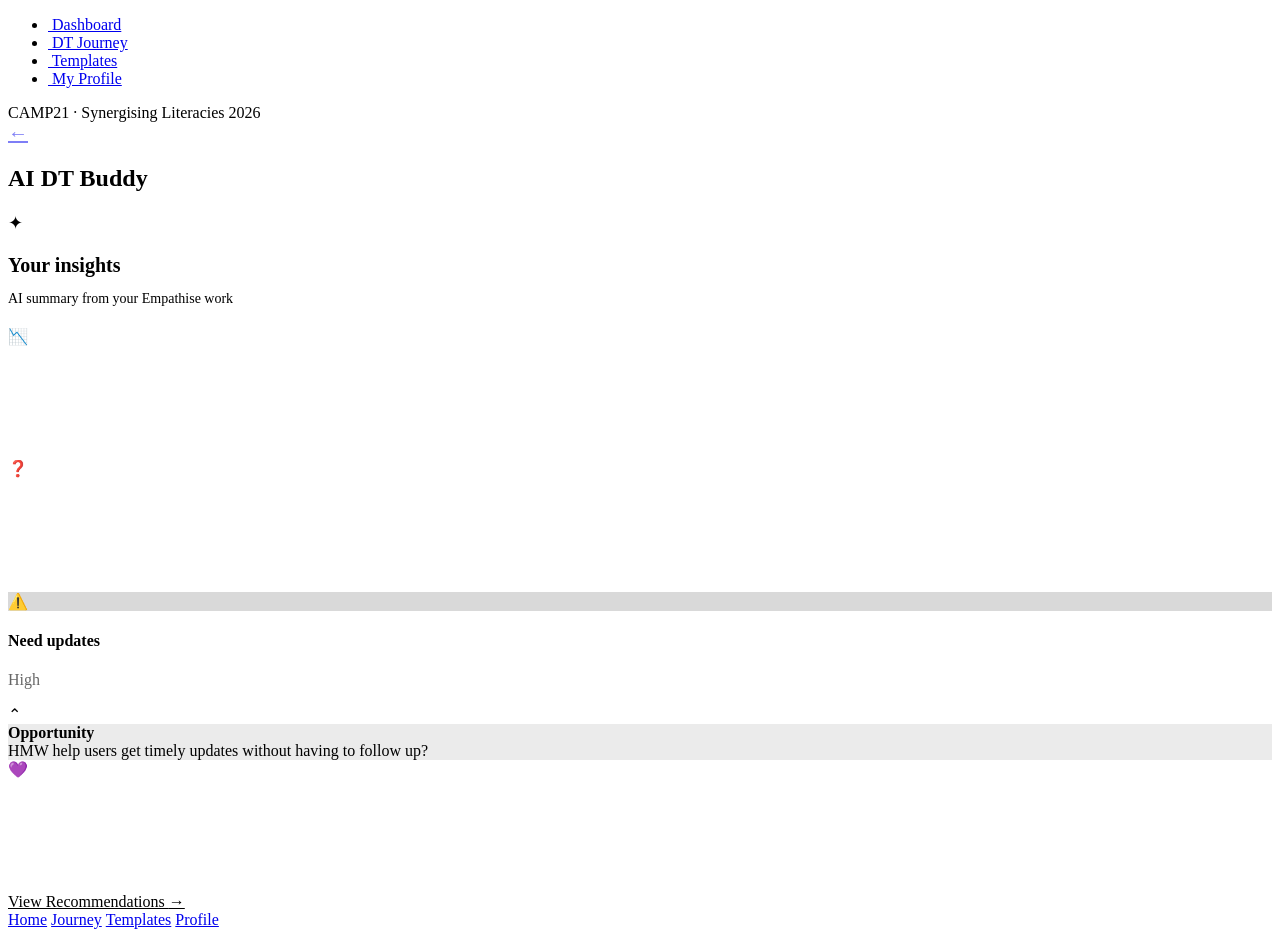
==== ai-buddy.html @ 0058563d "Add files via upload" ====
<!DOCTYPE html>
<html lang="en">
<head>
    <meta charset="UTF-8">
    <meta name="viewport" content="width=device-width, initial-scale=1.0">
    <title>AI DT Buddy | Smart DT Guide</title>
    <link rel="stylesheet" href="css/style.css">
</head>
<body>
<div class="app">

    <aside class="sidebar">
        <div>
            <div class="sidebar-logo"><img src="assets/brand/logo-full.png" alt="" onerror="this.style.display='none'"></div>
            <ul class="sidebar-nav">
                <li><a href="dashboard.html"><img src="assets/navigation/nav-home.png" alt=""> Dashboard</a></li>
                <li class="active"><a href="#"><img src="assets/navigation/nav-journey.png" alt=""> DT Journey</a></li>
                <li><a href="#"><img src="assets/navigation/nav-templates.png" alt=""> Templates</a></li>
                <li><a href="#"><img src="assets/navigation/nav-profile.png" alt=""> My Profile</a></li>
            </ul>
        </div>
        <div class="sidebar-footer">CAMP21 · Synergising Literacies 2026</div>
    </aside>

    <main class="main">

        <!-- Header -->
        <div class="top-bar">
            <div class="top-bar-brand">
                <a href="phase-complete.html" style="font-size:20px;opacity:.5;">←</a>
                <h2>AI DT Buddy</h2>
            </div>
            <span style="font-size:18px;">✦</span>
        </div>

        <h3 style="font-size:20px;margin-bottom:4px;">Your insights</h3>
        <p style="font-size:14px;color:var(--text-secondary);margin-bottom:20px;">AI summary from your Empathise work</p>

        <!-- Insight Cards (colored, expandable) -->
        <div class="insight-card" style="background:var(--define-glow);color:#fff;" onclick="this.querySelector('.insight-expanded')?.classList.toggle('hidden')">
            <div class="insight-icon" style="background:var(--define);color:#fff;">📉</div>
            <div class="insight-text">
                <h4>Uncertainty</h4>
                <p>Medium</p>
            </div>
            <span class="insight-arrow">⌄</span>
        </div>

        <div class="insight-card" style="background:var(--empathise-glow);color:#fff;" onclick="this.querySelector('.insight-expanded')?.classList.toggle('hidden')">
            <div class="insight-icon" style="background:var(--empathise);color:#fff;">❓</div>
            <div class="insight-text">
                <h4>Info unclear</h4>
                <p>High</p>
            </div>
            <span class="insight-arrow">⌄</span>
        </div>

        <!-- Expanded card example -->
        <div class="insight-card" style="background:var(--prototype);color:#000;flex-wrap:wrap;" id="needsCard" onclick="document.getElementById('needsExpanded').classList.toggle('hidden')">
            <div class="insight-icon" style="background:rgba(0,0,0,.15);color:#000;">⚠️</div>
            <div class="insight-text">
                <h4 style="color:#000;">Need updates</h4>
                <p style="color:rgba(0,0,0,.6);">High</p>
            </div>
            <span class="insight-arrow" style="color:#000;">⌃</span>
            <div class="insight-expanded" id="needsExpanded" style="width:100%;background:rgba(0,0,0,.08);color:#000;">
                <strong>Opportunity</strong><br>
                HMW help users get timely updates without having to follow up?
            </div>
        </div>

        <div class="insight-card" style="background:var(--define-glow);color:#fff;" onclick="this.querySelector('.insight-expanded')?.classList.toggle('hidden')">
            <div class="insight-icon" style="background:var(--define);color:#fff;">💜</div>
            <div class="insight-text">
                <h4>Stress while waiting</h4>
                <p>Medium</p>
            </div>
            <span class="insight-arrow">⌄</span>
        </div>

        <!-- CTA -->
        <a href="#" class="btn-big" style="background:var(--empathise);color:#000;margin-top:16px;">
            View Recommendations <span class="arrow">→</span>
        </a>

    </main>

    <nav class="mobile-nav">
        <a href="dashboard.html"><img src="assets/navigation/nav-home.png" alt=""><span>Home</span></a>
        <a href="#" class="active"><img src="assets/navigation/nav-journey.png" alt=""><span>Journey</span></a>
        <a href="#"><img src="assets/navigation/nav-templates.png" alt=""><span>Templates</span></a>
        <a href="#"><img src="assets/navigation/nav-profile.png" alt=""><span>Profile</span></a>
    </nav>

</div>

<style>.hidden { display:none !important; }</style>
</body>
</html>
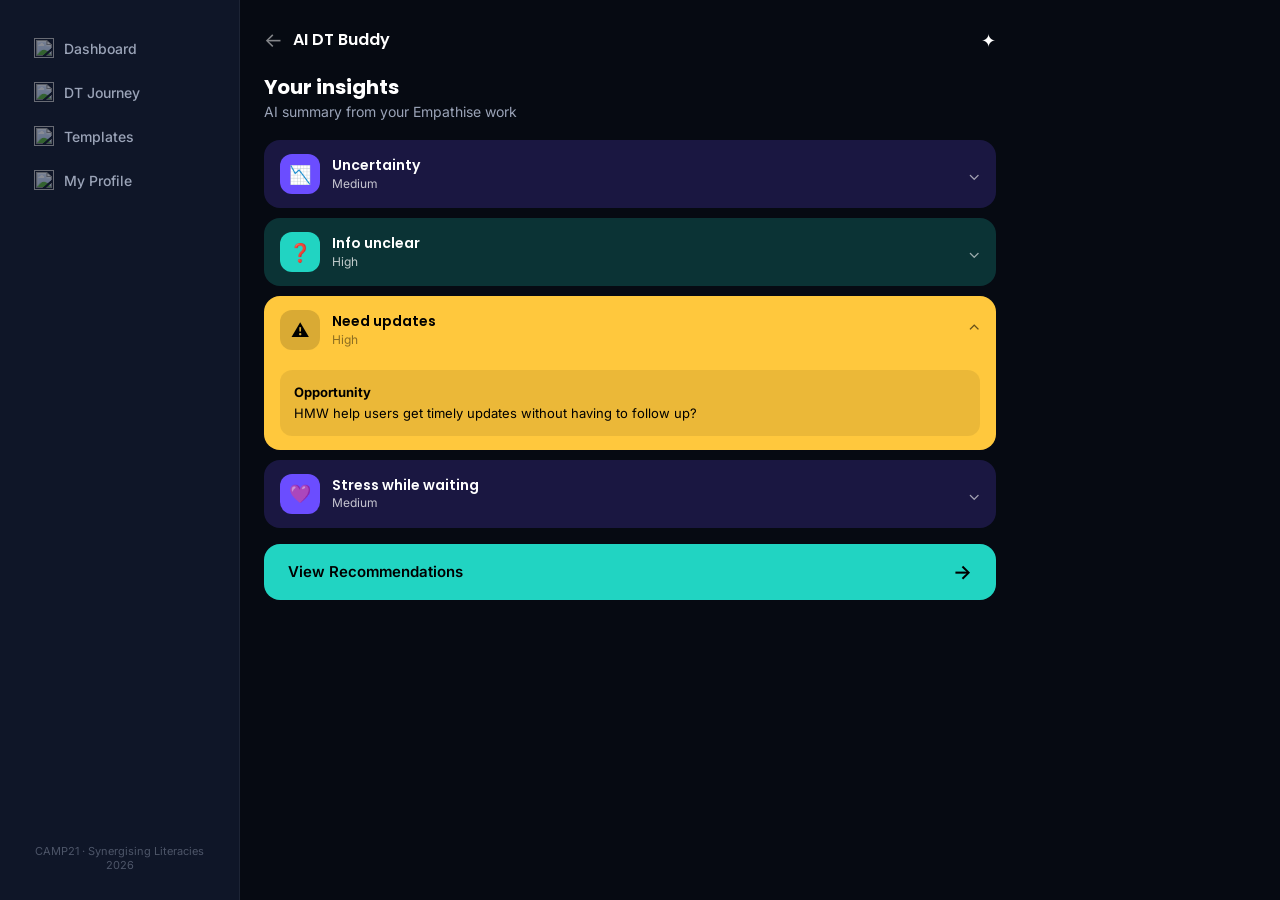
==== commit a2947506: "Add files via upload" ====
--- a/ai-buddy.html
+++ b/ai-buddy.html
@@ -94,6 +94,6 @@
 
 </div>
 
-<style>.hidden { display:none !important; }</style>
+<script src="js/smartdt.js"></script>
 </body>
 </html>
--- a/css/style.css
+++ b/css/style.css
@@ -0,0 +1,360 @@
+/* =========================================================
+   SMART DT GUIDE v2 — PREMIUM DARK NEON DESIGN SYSTEM
+   CAMP21: Synergising Literacies 2026
+   ========================================================= */
+
+@import url('https://fonts.googleapis.com/css2?family=Inter:wght@400;500;600;700&family=Poppins:wght@500;600;700;800;900&display=swap');
+
+:root {
+    --bg-main: #060A12;
+    --bg-card: #0D1320;
+    --bg-card-hover: #121B2E;
+    --bg-surface: #0F1628;
+    --border: rgba(255,255,255,0.06);
+    --border-hover: rgba(255,255,255,0.12);
+
+    --text-primary: #FFFFFF;
+    --text-secondary: #9BA4B8;
+    --text-muted: #4D5568;
+
+    /* Phase Neons */
+    --empathise: #21D4C2;
+    --empathise-glow: rgba(33,212,194,0.2);
+    --define: #6B4DFF;
+    --define-glow: rgba(107,77,255,0.2);
+    --ideate: #FF4FCB;
+    --ideate-glow: rgba(255,79,203,0.2);
+    --prototype: #FFC83D;
+    --prototype-glow: rgba(255,200,61,0.2);
+    --test: #8DFF3F;
+    --test-glow: rgba(141,255,63,0.2);
+    --pitch: #3D63FF;
+    --pitch-glow: rgba(61,99,255,0.25);
+
+    /* Gradient CTAs */
+    --grad-cta: linear-gradient(135deg, #3D63FF 0%, #6B4DFF 50%, #8B5CF6 100%);
+    --grad-phase: linear-gradient(135deg, #3D63FF 0%, #6B4DFF 100%);
+
+    /* Quick action fills */
+    --qa-green: #1B9E6F;
+    --qa-teal: #21D4C2;
+    --qa-amber: #D4940A;
+    --qa-purple: #6B4DFF;
+
+    --radius-sm: 12px;
+    --radius-md: 16px;
+    --radius-lg: 20px;
+    --radius-xl: 24px;
+    --radius-pill: 50px;
+    --font-display: 'Poppins', sans-serif;
+    --font-body: 'Inter', sans-serif;
+    --ease: cubic-bezier(0.25, 0.8, 0.25, 1);
+}
+
+*, *::before, *::after { margin:0; padding:0; box-sizing:border-box; -webkit-font-smoothing:antialiased; }
+body { background:var(--bg-main); color:var(--text-primary); font-family:var(--font-body); min-height:100vh; overflow-x:hidden; }
+a { text-decoration:none; color:inherit; }
+h1,h2,h3,h4 { font-family:var(--font-display); font-weight:700; line-height:1.15; }
+img { max-width:100%; height:auto; }
+button { font-family:var(--font-body); }
+
+/* ========== APP SHELL ========== */
+.app { display:flex; min-height:100vh; }
+.sidebar {
+    width:240px; background:var(--bg-surface); border-right:1px solid var(--border);
+    padding:28px 20px; display:flex; flex-direction:column; justify-content:space-between;
+    position:fixed; top:0; left:0; bottom:0; z-index:50;
+}
+.sidebar-logo img { height:36px; margin-bottom:36px; }
+.sidebar-nav { list-style:none; display:flex; flex-direction:column; gap:4px; }
+.sidebar-nav a {
+    display:flex; align-items:center; gap:10px; padding:10px 14px; border-radius:var(--radius-sm);
+    font-size:14px; font-weight:500; color:var(--text-secondary); transition:all .2s var(--ease);
+}
+.sidebar-nav a img { width:20px; height:20px; opacity:.5; }
+.sidebar-nav .active a, .sidebar-nav a:hover { background:rgba(61,99,255,.1); color:var(--text-primary); }
+.sidebar-nav .active a img, .sidebar-nav a:hover img { opacity:1; }
+.sidebar-footer { font-size:11px; color:var(--text-muted); text-align:center; }
+.main { flex:1; margin-left:240px; padding:28px 24px 100px; max-width:780px; }
+
+/* Mobile Bottom Nav */
+.mobile-nav {
+    display:none; position:fixed; bottom:0; left:0; width:100%; z-index:100;
+    background:var(--bg-surface); border-top:1px solid var(--border);
+    padding:10px 0 max(10px, env(safe-area-inset-bottom)); justify-content:space-around;
+}
+.mobile-nav a { display:flex; flex-direction:column; align-items:center; gap:3px; font-size:10px; color:var(--text-muted); }
+.mobile-nav a img { width:22px; height:22px; opacity:.4; }
+.mobile-nav .active { color:var(--text-primary); }
+.mobile-nav .active img { opacity:1; filter:drop-shadow(0 0 6px var(--pitch)); }
+
+/* ========== TOP BAR (Mobile) ========== */
+.top-bar {
+    display:flex; align-items:center; justify-content:space-between; margin-bottom:24px;
+}
+.top-bar-brand { display:flex; align-items:center; gap:10px; }
+.top-bar-logo {
+    width:36px; height:36px; border-radius:10px; background:var(--grad-cta);
+    display:flex; align-items:center; justify-content:center;
+    font-family:var(--font-display); font-weight:800; font-size:14px; color:#fff;
+}
+.top-bar h2 { font-size:16px; font-weight:600; }
+.top-bar-icon { width:24px; height:24px; opacity:.5; }
+
+/* ========== PHASE HERO CARD ========== */
+.phase-hero {
+    background:var(--grad-phase); border-radius:var(--radius-xl); padding:28px 24px;
+    position:relative; overflow:hidden; margin-bottom:16px;
+    box-shadow:0 8px 32px rgba(61,99,255,.25);
+}
+.phase-hero::before {
+    content:''; position:absolute; top:-30%; right:-10%; width:180px; height:180px;
+    background:radial-gradient(circle, rgba(255,255,255,.12) 0%, transparent 70%);
+    border-radius:50%; pointer-events:none;
+}
+.phase-hero .phase-icon-float {
+    position:absolute; right:20px; top:20px; width:72px; height:72px; opacity:.35;
+}
+.phase-hero .label { font-size:11px; font-weight:700; text-transform:uppercase; letter-spacing:1.5px; color:rgba(255,255,255,.7); margin-bottom:10px; display:block; }
+.phase-hero h2 { font-size:28px; font-weight:800; color:#fff; margin-bottom:4px; }
+.phase-hero .sub { font-size:13px; color:rgba(255,255,255,.7); margin-bottom:20px; }
+.phase-hero .pct { font-size:13px; color:rgba(255,255,255,.9); margin-bottom:6px; }
+.phase-hero .bar { height:6px; border-radius:3px; background:rgba(255,255,255,.15); overflow:hidden; margin-bottom:20px; }
+.phase-hero .bar-fill { height:100%; border-radius:3px; background:#fff; transition:width 1s var(--ease); }
+.btn-pill {
+    display:inline-flex; align-items:center; justify-content:space-between; gap:12px;
+    padding:14px 24px; border-radius:var(--radius-pill); font-size:14px; font-weight:600;
+    border:none; cursor:pointer; transition:all .2s var(--ease); width:100%; max-width:280px;
+}
+.btn-pill:hover { transform:translateY(-1px); }
+.btn-pill-white { background:#fff; color:#1a1a2e; }
+.btn-pill-white .arrow { width:28px; height:28px; border-radius:50%; background:var(--pitch); color:#fff; display:flex; align-items:center; justify-content:center; font-size:14px; }
+
+/* ========== QUICK ACTIONS (Colored fills) ========== */
+.qa-grid { display:grid; grid-template-columns:1fr 1fr; gap:10px; margin-bottom:20px; }
+.qa-btn {
+    border-radius:var(--radius-md); padding:14px 16px; display:flex; align-items:center;
+    justify-content:space-between; font-size:13px; font-weight:600; color:#fff;
+    cursor:pointer; transition:all .2s var(--ease); border:none;
+}
+.qa-btn:hover { transform:translateY(-1px); filter:brightness(1.1); }
+.qa-btn img { width:22px; height:22px; filter:brightness(10); }
+.qa-btn .qa-left { display:flex; align-items:center; gap:8px; }
+.qa-btn .qa-arrow { font-size:16px; opacity:.7; }
+
+/* ========== TEMPLATES ========== */
+.section-label {
+    font-size:12px; font-weight:700; text-transform:uppercase; letter-spacing:1.5px;
+    color:var(--text-muted); margin:20px 0 12px; display:flex; align-items:center; justify-content:space-between;
+}
+.section-label a { font-size:12px; font-weight:500; color:var(--text-secondary); text-transform:none; letter-spacing:0; }
+.tpl-item {
+    display:flex; align-items:center; gap:12px; padding:14px 16px; margin-bottom:8px;
+    background:var(--bg-card); border:1px solid var(--border); border-radius:var(--radius-md);
+    transition:all .2s var(--ease); cursor:pointer;
+}
+.tpl-item:hover { background:var(--bg-card-hover); border-color:var(--border-hover); }
+.tpl-item.locked { opacity:.4; cursor:default; }
+.tpl-item.locked:hover { background:var(--bg-card); border-color:var(--border); }
+.tpl-badge {
+    width:40px; height:40px; border-radius:var(--radius-sm); display:flex;
+    align-items:center; justify-content:center; font-size:12px; font-weight:800;
+    font-family:var(--font-display);
+}
+.tpl-badge.b-teal { background:var(--empathise-glow); color:var(--empathise); }
+.tpl-badge.b-purple { background:var(--define-glow); color:var(--define); }
+.tpl-badge.b-pink { background:var(--ideate-glow); color:var(--ideate); }
+.tpl-badge.b-amber { background:var(--prototype-glow); color:var(--prototype); }
+.tpl-badge.b-green { background:rgba(141,255,63,.12); color:var(--test); }
+.tpl-badge.b-muted { background:rgba(255,255,255,.04); color:var(--text-muted); }
+.tpl-name { font-size:14px; font-weight:500; flex:1; }
+.tpl-dot { width:7px; height:7px; border-radius:50%; }
+.tpl-dot.green { background:var(--empathise); box-shadow:0 0 6px var(--empathise); }
+.tpl-dot.amber { background:var(--prototype); box-shadow:0 0 6px var(--prototype); }
+.tpl-dot.grey { background:var(--text-muted); }
+.tpl-arrow { color:var(--text-muted); font-size:16px; }
+
+/* ========== JOURNEY TRACKER ========== */
+.journey-card { background:var(--bg-card); border:1px solid var(--border); border-radius:var(--radius-lg); padding:20px; margin-bottom:16px; }
+.journey-row { display:flex; align-items:center; justify-content:space-between; position:relative; }
+.journey-row::before {
+    content:''; position:absolute; top:50%; left:28px; right:28px; height:2px;
+    background:repeating-linear-gradient(90deg, var(--border) 0px, var(--border) 6px, transparent 6px, transparent 12px);
+    transform:translateY(-50%); z-index:0;
+}
+.j-node { text-align:center; z-index:1; position:relative; }
+.j-circle {
+    width:36px; height:36px; border-radius:50%; display:flex; align-items:center; justify-content:center;
+    font-size:12px; font-weight:700; border:2px solid var(--border); background:var(--bg-main);
+    margin:0 auto 4px;
+}
+.j-circle.active { border-color:var(--empathise); color:var(--empathise); background:var(--bg-main); box-shadow:0 0 12px var(--empathise-glow); }
+.j-circle.done { border-color:var(--empathise); color:#fff; background:var(--empathise); }
+.j-label { font-size:9px; color:var(--text-muted); font-weight:500; }
+
+/* ========== AI BUDDY CARD ========== */
+.buddy-card {
+    background:linear-gradient(135deg, var(--bg-card) 60%, rgba(107,77,255,.1) 100%);
+    border:1px solid var(--border); border-radius:var(--radius-lg); padding:18px 20px;
+    display:flex; align-items:center; gap:14px;
+}
+.buddy-card img { width:40px; height:40px; flex-shrink:0; }
+.buddy-card h4 { font-size:14px; margin-bottom:2px; }
+.buddy-card p { font-size:13px; color:var(--text-secondary); }
+
+/* ========== WELCOME PAGE ========== */
+.welcome-page {
+    min-height:100vh; display:flex; flex-direction:column; align-items:center; justify-content:flex-end;
+    padding:0 28px 48px; text-align:left; position:relative; overflow:hidden;
+    background:var(--bg-main);
+}
+.welcome-hero-img {
+    width:100%; max-width:420px; height:auto; margin-bottom:32px;
+    border-radius:var(--radius-xl); object-fit:cover;
+}
+.welcome-brand { display:flex; align-items:center; gap:10px; margin-bottom:16px; }
+.welcome-brand .icon {
+    width:44px; height:44px; border-radius:12px; background:var(--grad-cta);
+    display:flex; align-items:center; justify-content:center;
+    font-family:var(--font-display); font-weight:800; font-size:16px; color:#fff;
+}
+.welcome-page h1 { font-size:42px; font-weight:900; line-height:1.05; margin-bottom:8px; letter-spacing:-.5px; }
+.welcome-page h1 .sparkle { color:var(--empathise); }
+.welcome-page .tagline { font-size:16px; color:var(--text-secondary); margin-bottom:32px; }
+.btn-gradient {
+    display:flex; align-items:center; justify-content:space-between;
+    width:100%; max-width:400px; padding:16px 24px; border-radius:var(--radius-md);
+    background:var(--grad-cta); color:#fff; font-size:16px; font-weight:600;
+    border:none; cursor:pointer; transition:all .2s var(--ease); margin-bottom:12px;
+}
+.btn-gradient:hover { filter:brightness(1.15); transform:translateY(-1px); }
+.btn-gradient .arrow { font-size:20px; }
+.btn-outline-dark {
+    display:flex; align-items:center; justify-content:center;
+    width:100%; max-width:400px; padding:16px 24px; border-radius:var(--radius-md);
+    background:transparent; color:#fff; font-size:16px; font-weight:600;
+    border:1.5px solid rgba(107,77,255,.5); cursor:pointer; transition:all .2s var(--ease);
+    margin-bottom:16px;
+}
+.btn-outline-dark:hover { border-color:var(--define); background:rgba(107,77,255,.08); }
+.welcome-link { font-size:14px; color:var(--text-secondary); display:flex; align-items:center; gap:6px; }
+.welcome-link span { color:var(--empathise); }
+
+/* ========== AUTH PAGES ========== */
+.auth-wrapper { min-height:100vh; display:flex; align-items:center; justify-content:center; padding:24px;
+    background:radial-gradient(ellipse at 50% 0%, rgba(61,99,255,.06) 0%, transparent 60%);
+}
+.auth-card {
+    background:var(--bg-card); width:100%; max-width:380px; padding:36px 28px;
+    border-radius:var(--radius-xl); border:1px solid var(--border); text-align:center;
+}
+.auth-card .auth-logo {
+    width:44px; height:44px; border-radius:12px; background:var(--grad-cta);
+    display:inline-flex; align-items:center; justify-content:center;
+    font-family:var(--font-display); font-weight:800; font-size:16px; color:#fff; margin-bottom:20px;
+}
+.auth-card h2 { font-size:22px; margin-bottom:4px; }
+.auth-card .subtitle { color:var(--text-secondary); font-size:14px; margin-bottom:24px; }
+.form-group { margin-bottom:14px; text-align:left; }
+.form-group label { display:block; font-size:13px; font-weight:500; margin-bottom:5px; color:var(--text-secondary); }
+.form-control {
+    width:100%; padding:12px 14px; border-radius:var(--radius-sm); background:var(--bg-surface);
+    border:1px solid var(--border); color:var(--text-primary); font-family:var(--font-body); font-size:14px;
+    transition:all .2s var(--ease);
+}
+.form-control::placeholder { color:var(--text-muted); }
+.form-control:focus { outline:none; border-color:var(--define); background:var(--bg-card-hover); }
+.btn-submit {
+    width:100%; padding:14px; border-radius:var(--radius-sm); border:none; font-size:14px; font-weight:600;
+    cursor:pointer; margin-top:8px; transition:all .2s var(--ease); background:var(--grad-cta); color:#fff;
+}
+.btn-submit:hover { filter:brightness(1.15); transform:translateY(-1px); }
+.auth-footer { margin-top:20px; font-size:13px; color:var(--text-secondary); }
+.auth-footer a { color:var(--empathise); font-weight:600; }
+
+/* ========== PHASE COMPLETION ========== */
+.completion-hero {
+    background:var(--grad-phase); border-radius:var(--radius-xl); padding:40px 24px 32px;
+    text-align:center; position:relative; overflow:hidden; margin-bottom:16px;
+    box-shadow:0 8px 32px rgba(61,99,255,.25);
+}
+.completion-hero::before {
+    content:''; position:absolute; top:-20%; right:-15%; width:200px; height:200px;
+    background:radial-gradient(circle, rgba(255,255,255,.1) 0%, transparent 70%);
+    border-radius:50%;
+}
+/* Confetti dots */
+.completion-hero .dot-1, .completion-hero .dot-2, .completion-hero .dot-3, .completion-hero .dot-4 {
+    position:absolute; width:8px; height:8px; border-radius:2px; transform:rotate(45deg);
+}
+.completion-hero .dot-1 { top:15%; left:12%; background:var(--prototype); }
+.completion-hero .dot-2 { top:20%; right:18%; background:var(--empathise); }
+.completion-hero .dot-3 { top:35%; left:8%; background:var(--ideate); }
+.completion-hero .dot-4 { top:10%; right:30%; background:var(--prototype); width:6px; height:6px; }
+.check-ring {
+    width:88px; height:88px; border-radius:50%; margin:0 auto 20px;
+    background:rgba(255,255,255,.1); border:3px solid rgba(255,255,255,.25);
+    display:flex; align-items:center; justify-content:center;
+    box-shadow:0 0 40px rgba(255,255,255,.08);
+}
+.check-ring .check { font-size:40px; color:#fff; }
+.completion-hero h2 { font-size:28px; font-weight:800; color:#fff; margin-bottom:8px; }
+.completion-hero p { font-size:14px; color:rgba(255,255,255,.75); }
+.completion-hero p span { color:var(--empathise); font-weight:600; }
+
+.achieve-list { margin:16px 0; display:flex; flex-direction:column; gap:6px; }
+.achieve-list .card { background:rgba(255,255,255,.06); border:none; padding:12px 16px; display:flex; align-items:center; gap:10px; margin:0; }
+.achieve-list .a-check { width:24px; height:24px; border-radius:50%; background:var(--qa-green); display:flex; align-items:center; justify-content:center; font-size:13px; color:#fff; flex-shrink:0; }
+.achieve-list .a-text { font-size:13px; color:rgba(255,255,255,.9); }
+
+.journey-inline { margin:20px 0; }
+.journey-inline h4 { font-size:14px; font-weight:600; color:#fff; margin-bottom:12px; }
+
+.btn-big {
+    display:flex; align-items:center; justify-content:space-between; width:100%;
+    padding:16px 24px; border-radius:var(--radius-md); font-size:15px; font-weight:600;
+    border:none; cursor:pointer; transition:all .2s var(--ease); color:#fff; margin-top:12px;
+}
+.btn-big:hover { filter:brightness(1.15); transform:translateY(-1px); }
+.btn-big .arrow { font-size:20px; }
+
+/* Completion outside-hero cards */
+.card-dark { background:var(--bg-card); border:1px solid var(--border); border-radius:var(--radius-lg); padding:18px 20px; margin-bottom:12px; }
+
+/* Badge trail */
+.badge-trail { display:flex; gap:8px; justify-content:center; margin:20px 0 0; flex-wrap:wrap; }
+.trail-hex {
+    width:36px; height:36px; border-radius:50%; display:flex; align-items:center; justify-content:center;
+    border:1.5px solid var(--border); background:var(--bg-card); overflow:hidden;
+}
+.trail-hex.earned { border-color:var(--empathise); }
+.trail-hex.earned.current { box-shadow:0 0 10px var(--empathise-glow); border-width:2px; }
+.trail-hex img { width:24px; height:24px; object-fit:contain; }
+.trail-hex.locked { opacity:.3; }
+.trail-count { font-size:11px; color:rgba(255,255,255,.5); text-align:center; margin-top:8px; }
+
+/* AI Buddy insight cards */
+.insight-card {
+    border-radius:var(--radius-md); padding:14px 16px; margin-bottom:10px;
+    display:flex; align-items:center; gap:12px; cursor:pointer; transition:all .2s var(--ease);
+}
+.insight-card:hover { filter:brightness(1.05); }
+.insight-icon { width:40px; height:40px; border-radius:var(--radius-sm); display:flex; align-items:center; justify-content:center; font-size:18px; flex-shrink:0; }
+.insight-text h4 { font-size:14px; font-weight:600; margin-bottom:2px; }
+.insight-text p { font-size:12px; opacity:.75; }
+.insight-arrow { margin-left:auto; font-size:16px; opacity:.6; }
+.insight-expanded {
+    margin-top:8px; padding:12px 14px; border-radius:var(--radius-sm); font-size:13px; line-height:1.6;
+}
+
+/* ========== RESPONSIVE ========== */
+@media (max-width:992px) {
+    .sidebar { display:none; }
+    .main { margin-left:0; padding:16px 16px 100px; }
+    .mobile-nav { display:flex; }
+    .welcome-page h1 { font-size:36px; }
+}
+@media (max-width:480px) {
+    .phase-hero h2 { font-size:24px; }
+    .welcome-page h1 { font-size:32px; }
+}
